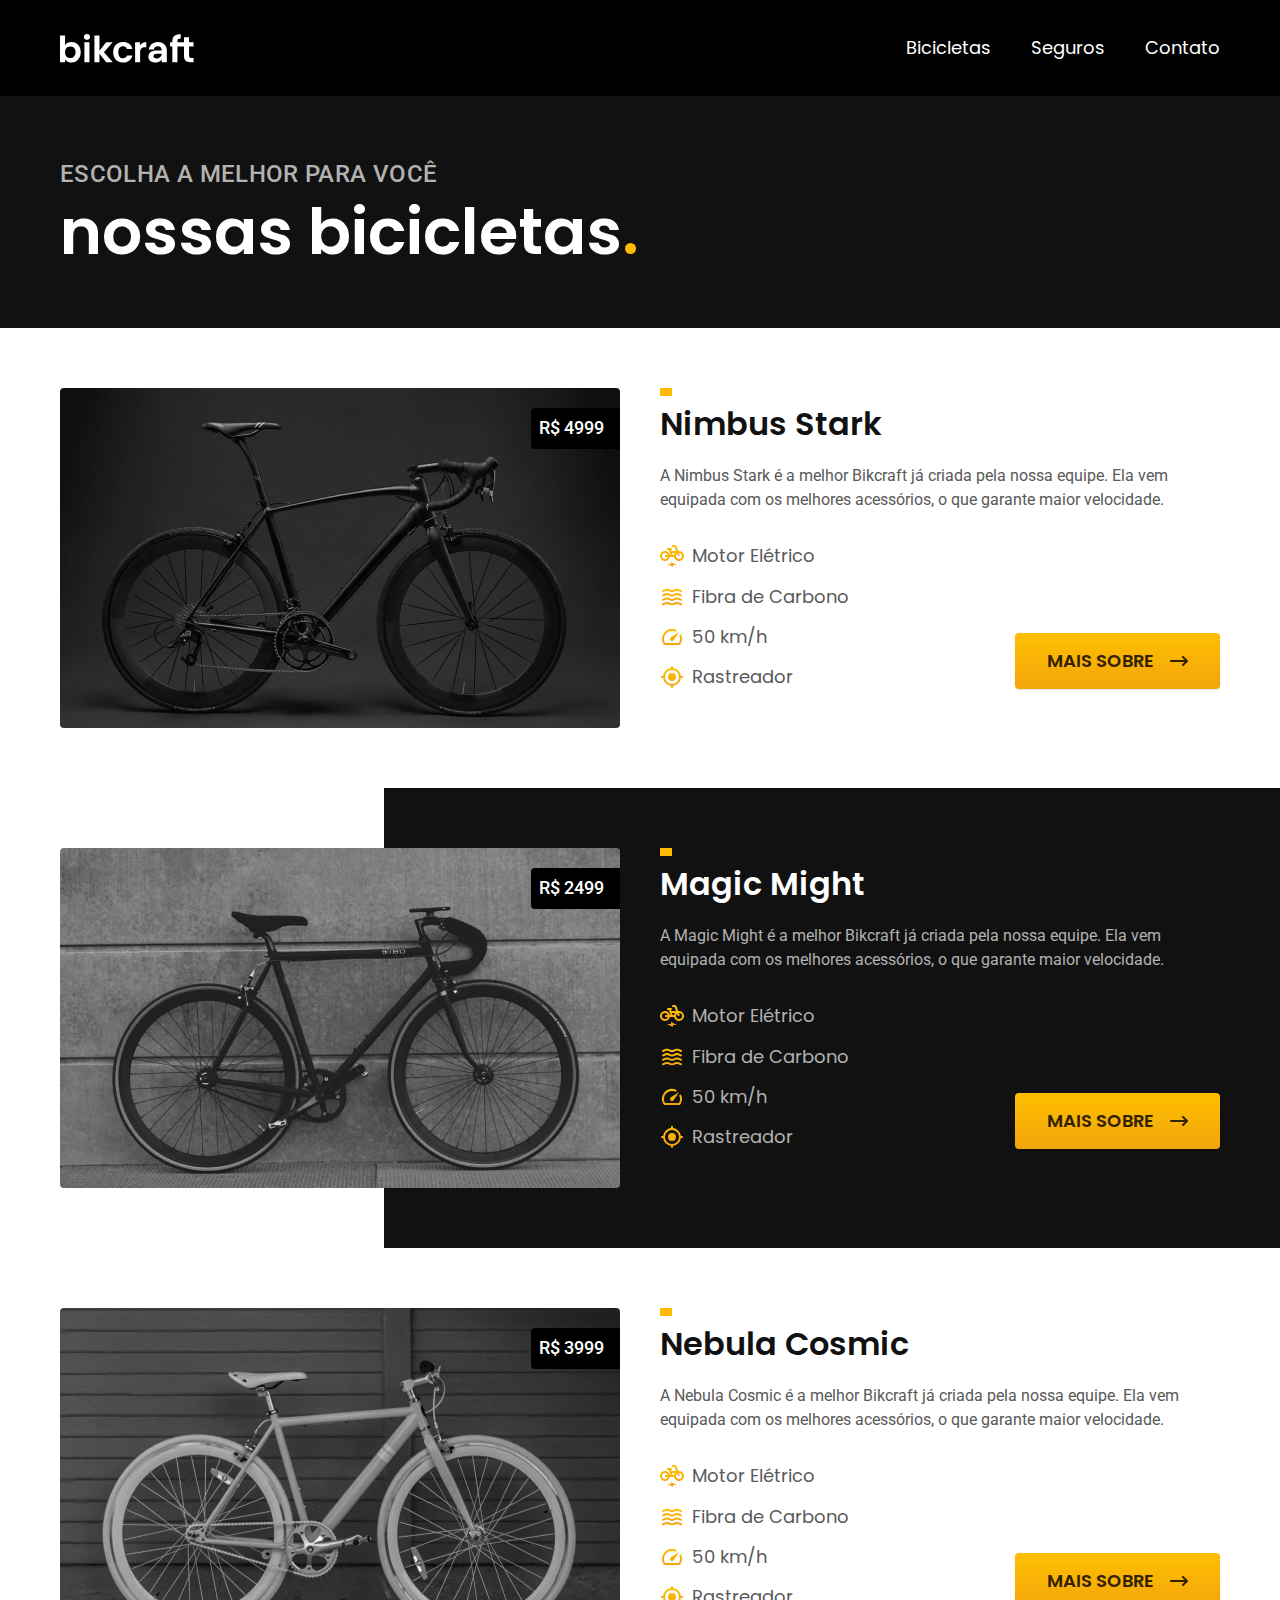
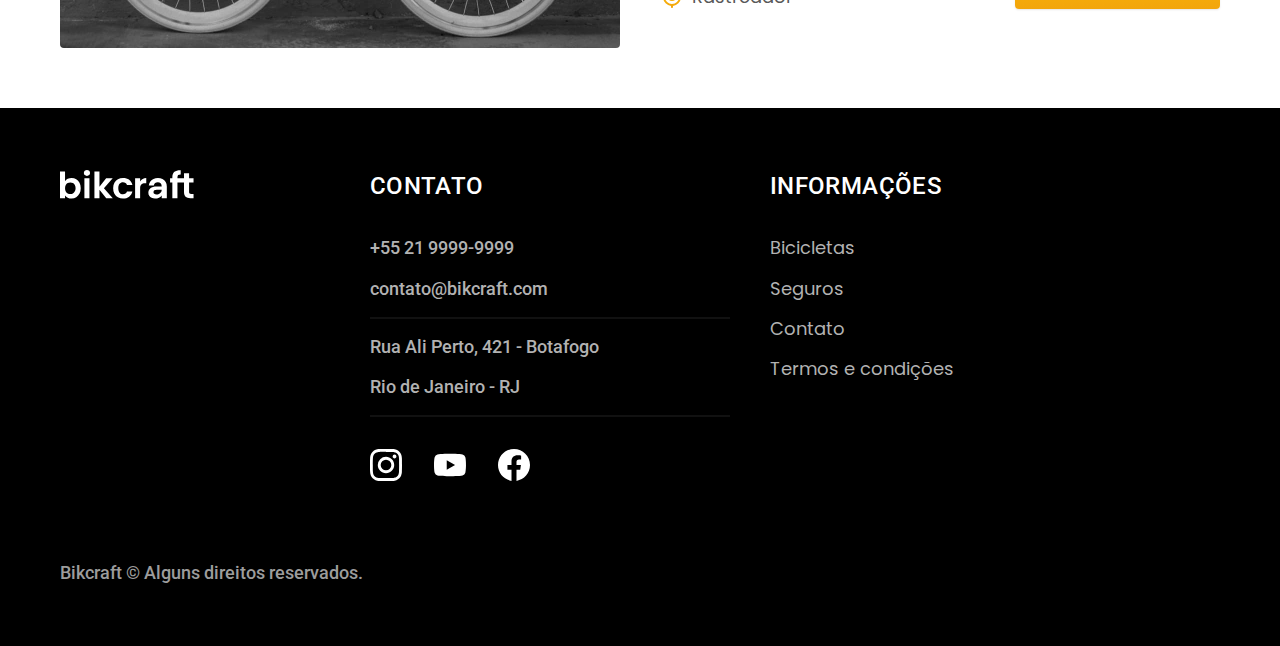
==== bicicletas.html @ 4578d8e9 "bicicletas-page" ====
<!DOCTYPE html>
<html lang="pt-br">

<head>
  <meta charset="UTF-8">
  <meta name="viewport" content="width=device-width, initial-scale=1.0">
  <title>Bicicletas | Bikcraft</title>
  <meta name="description" content="Bicicletas.">
  <link rel="stylesheet" href="./css/style.css">
  <link rel="preconnect" href="https://fonts.googleapis.com">
  <link rel="preconnect" href="https://fonts.gstatic.com" crossorigin>
  <link href="https://fonts.googleapis.com/css2?family=Merriweather:ital,wght@1,900&family=Poppins:wght@400;600&family=Roboto:wght@400;500&display=swap" rel="stylesheet">
</head>

<body id="bicicletas">
  <header class="header-bg">
    <div class="header container">
      <a href="./index.html">
        <img src="./img/bikcraft.svg" alt="Bikcraft">
      </a>
      <nav aria-label="primaria">
        <ul class="header-menu font-1-m cor-0">
          <li><a href="./bicicletas.html">Bicicletas</a></li>
          <li><a href="./seguros.html">Seguros</a></li>
          <li><a href="./contato.html">Contato</a></li>
        </ul>
      </nav>
    </div>
  </header>

  <main>
    <div class="titulo-bg">
      <div class="titulo container">
        <p class="font-2-l-b cor-5">ESCOLHA A MELHOR PARA VOCÊ</p>
        <h1 class="font-1-xxl cor-0">nossas bicicletas<span class="cor-p1">.</span></h1>
      </div>
    </div>

    <div class="bicicletas container">
      <div class="bicicletas-imagem">
        <img src="img/bicicletas/nimbus.jpg" alt="Nimbus Stark">
        <span class="font-2-m cor-0">R$ 4999</span>
      </div>
      <div class="bicicletas-conteudo">
        <h2 class="font-1-xl cor-11">Nimbus Stark</h2>
        <p class="font-2-s cor-8">A Nimbus Stark é a melhor Bikcraft já criada pela nossa equipe. Ela vem equipada com os melhores acessórios, o que garante maior velocidade.</p>
        <ul class="font-1-m cor-8">
          <li>
            <img src="img/icones/eletrica.svg" alt="">
            Motor Elétrico
          </li>
          <li>
            <img src="img/icones/carbono.svg" alt="">
            Fibra de Carbono
          </li>
          <li>
            <img src="img/icones/velocidade.svg" alt="">
            50 km/h
          </li>
          <li>
            <img src="img/icones/rastreador.svg" alt="">
            Rastreador
          </li>
        </ul>
        <a class="botao seta" href="./nimbus.html">MAIS SOBRE</a>
      </div>
    </div>

    <div class="bicicletas-bg">
      <div class="bicicletas container">
        <div class="bicicletas-imagem">
          <img src="img/bicicletas/magic.jpg" alt="Magic Might">
          <span class="font-2-m cor-0">R$ 2499</span>
        </div>
        <div class="bicicletas-conteudo">
          <h2 class="font-1-xl cor-0">Magic Might</h2>
          <p class="font-2-s cor-5">A Magic Might é a melhor Bikcraft já criada pela nossa equipe. Ela vem equipada com os melhores acessórios, o que garante maior velocidade.</p>
          <ul class="font-1-m cor-5">
            <li>
              <img src="img/icones/eletrica.svg" alt="">
              Motor Elétrico
            </li>
            <li>
              <img src="img/icones/carbono.svg" alt="">
              Fibra de Carbono
            </li>
            <li>
              <img src="img/icones/velocidade.svg" alt="">
              50 km/h
            </li>
            <li>
              <img src="img/icones/rastreador.svg" alt="">
              Rastreador
            </li>
          </ul>
          <a class="botao seta" href="./nimbus.html">MAIS SOBRE</a>
        </div>
      </div>
    </div>

    <div class="bicicletas container">
      <div class="bicicletas-imagem">
        <img src="img/bicicletas/nebula.jpg" alt="Nebula Cosmic">
        <span class="font-2-m cor-0">R$ 3999</span>
      </div>
      <div class="bicicletas-conteudo">
        <h2 class="font-1-xl cor-11">Nebula Cosmic</h2>
        <p class="font-2-s cor-8">A Nebula Cosmic é a melhor Bikcraft já criada pela nossa equipe. Ela vem equipada com os melhores acessórios, o que garante maior velocidade.</p>
        <ul class="font-1-m cor-8">
          <li>
            <img src="img/icones/eletrica.svg" alt="">
            Motor Elétrico
          </li>
          <li>
            <img src="img/icones/carbono.svg" alt="">
            Fibra de Carbono
          </li>
          <li>
            <img src="img/icones/velocidade.svg" alt="">
            50 km/h
          </li>
          <li>
            <img src="img/icones/rastreador.svg" alt="">
            Rastreador
          </li>
        </ul>
        <a class="botao seta" href="./nimbus.html">MAIS SOBRE</a>
      </div>
    </div>

  </main>

  <footer class="footer-bg">
    <div class="footer container">
      <img src="img/bikcraft.svg" alt="Bikcraft">
      <div class="footer-contato">
        <h3 class="font-2-l-b cor-0">CONTATO</h3>
        <ul class="font-2-m cor-5 ">
          <li><a href="tel:+55219999-9999">+55 21 9999-9999</a></li>
          <li><a href="mailto:contato@bikcraft.com">contato@bikcraft.com</a></li>
          <li>Rua Ali Perto, 421 - Botafogo</li>
          <li>Rio de Janeiro - RJ</li>
        </ul>
        <div class="footer-redes">
          <a href="./">
            <img src="img/redes/instagram.svg" alt="instagram">
          </a>
          <a href="./">
            <img src="img/redes/youtube.svg" alt="youtube">
          </a>
          <a href="./">
            <img src="img/redes/facebook.svg" alt="facebook">
          </a>

        </div>
      </div>
      <div class="footer-info">
        <h3 class="font-2-l-b cor-0">INFORMAÇÕES</h3>
        <nav>
          <ul class="font-1-m cor-5">
            <li><a href="./bicicletas.html">Bicicletas</a></li>
            <li><a href="./seguros.html">Seguros</a></li>
            <li><a href="./contato.html">Contato</a></li>
            <li><a href="./termos.html">Termos e condições</a></li>
          </ul>
        </nav>
      </div>
      <p class="footer-copy font-2-m cor-6">Bikcraft © Alguns direitos reservados.</p>
    </div>
  </footer>
</body>

</html>
---- css/style.css ----
@import "./global/global.css";
@import "./utilidades/tipografia.css";
@import "./utilidades/cores.css";
@import "./global/header.css";
@import "./global/footer.css";

/*Utilidades*/
@import "./utilidades/componentes.css";

/*Home*/
@import "./home/introducao.css";
@import "./home/tecnologia.css";
@import "./home/parceiros.css";
@import "./home/depoimento.css";

/*Bicicletas*/
@import "./bicicletas/bicicletas-lista.css";
@import "./bicicletas/bicicletas.css";

/*Seguros*/
@import "./seguros/seguros.css";

/*Termos*/
@import "./termos/termos.css";
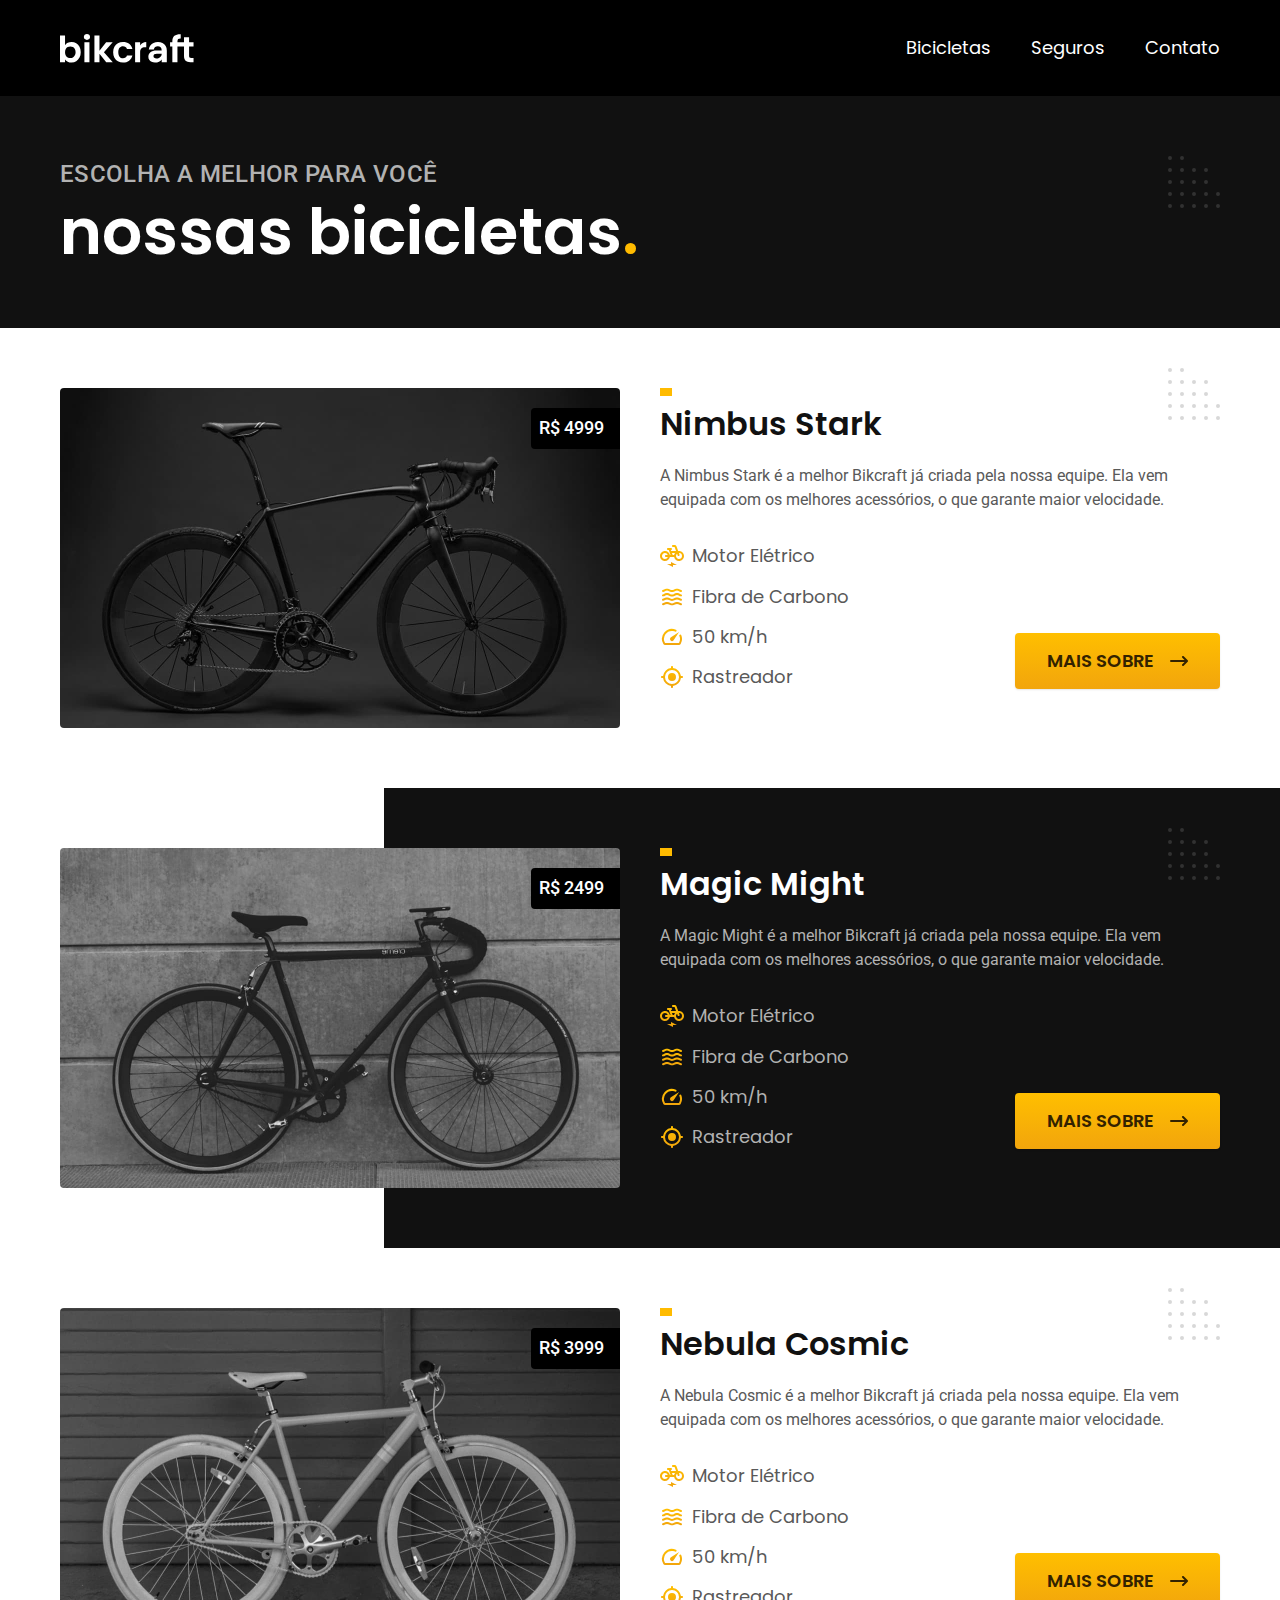
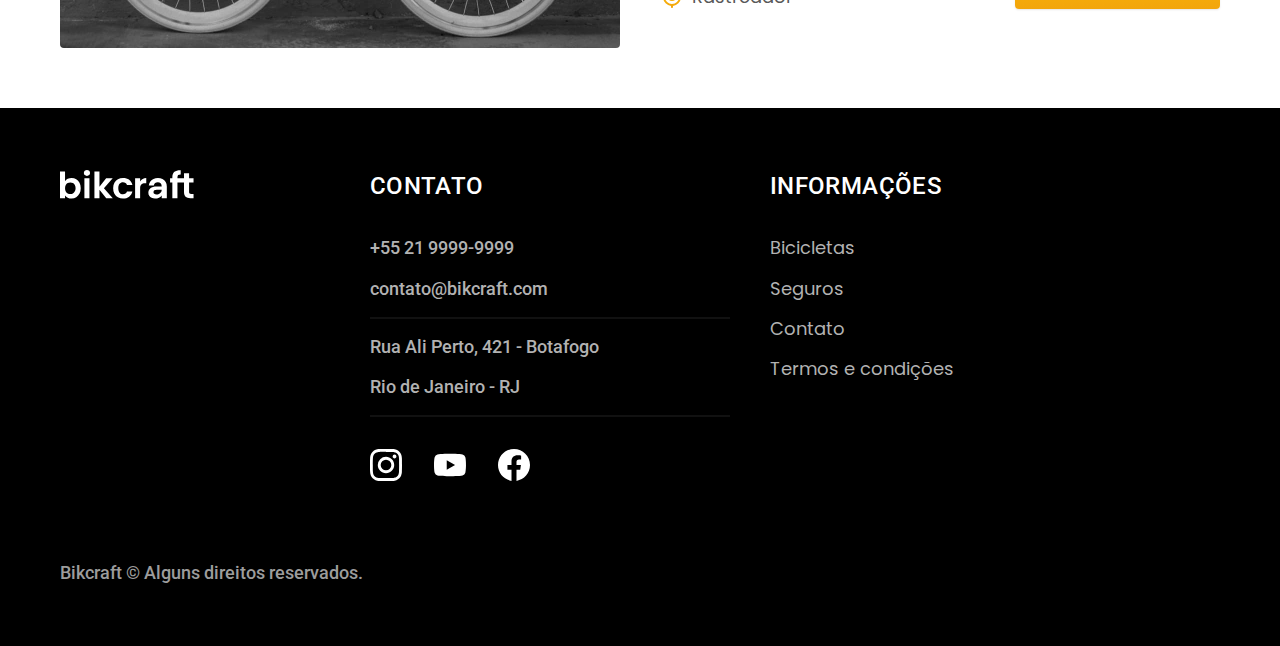
==== commit 97ca4488: "otimizacoes" ====
--- a/bicicletas.html
+++ b/bicicletas.html
@@ -6,6 +6,7 @@
   <meta name="viewport" content="width=device-width, initial-scale=1.0">
   <title>Bicicletas | Bikcraft</title>
   <meta name="description" content="Bicicletas.">
+  <link rel="preload" href="./css/style.css" as="style">
   <link rel="stylesheet" href="./css/style.css">
   <link rel="preconnect" href="https://fonts.googleapis.com">
   <link rel="preconnect" href="https://fonts.gstatic.com" crossorigin>
@@ -62,7 +63,7 @@
             Rastreador
           </li>
         </ul>
-        <a class="botao seta" href="./nimbus.html">MAIS SOBRE</a>
+        <a class="botao seta" href="./bicicletas/nimbus.html">MAIS SOBRE</a>
       </div>
     </div>
 
@@ -93,7 +94,7 @@
               Rastreador
             </li>
           </ul>
-          <a class="botao seta" href="./nimbus.html">MAIS SOBRE</a>
+          <a class="botao seta" href="./bicicletas/magic.html">MAIS SOBRE</a>
         </div>
       </div>
     </div>
@@ -124,7 +125,7 @@
             Rastreador
           </li>
         </ul>
-        <a class="botao seta" href="./nimbus.html">MAIS SOBRE</a>
+        <a class="botao seta" href="./bicicletas/nebula.html">MAIS SOBRE</a>
       </div>
     </div>
 
--- a/css/style.css
+++ b/css/style.css
@@ -6,6 +6,7 @@
 
 /*Utilidades*/
 @import "./utilidades/componentes.css";
+@import "./utilidades/formulario.css";
 
 /*Home*/
 @import "./home/introducao.css";
@@ -17,8 +18,21 @@
 @import "./bicicletas/bicicletas-lista.css";
 @import "./bicicletas/bicicletas.css";
 
+/*Bicicleta*/
+@import "./bicicleta/bicicleta.css";
+@import "./bicicleta/seguro.css";
+
 /*Seguros*/
 @import "./seguros/seguros.css";
+@import "./seguros/vantagens.css";
+@import "./seguros/perguntas.css";
 
 /*Termos*/
 @import "./termos/termos.css";
+
+/*Contato*/
+@import "./contato/contato.css";
+@import "./contato/lojas.css";
+
+/*Orcamento*/
+@import "./orcamento/orcamento.css";
--- a/css/style.css
+++ b/css/style.css
@@ -6,6 +6,7 @@
 
 /*Utilidades*/
 @import "./utilidades/componentes.css";
+@import "./utilidades/formulario.css";
 
 /*Home*/
 @import "./home/introducao.css";
@@ -17,8 +18,21 @@
 @import "./bicicletas/bicicletas-lista.css";
 @import "./bicicletas/bicicletas.css";
 
+/*Bicicleta*/
+@import "./bicicleta/bicicleta.css";
+@import "./bicicleta/seguro.css";
+
 /*Seguros*/
 @import "./seguros/seguros.css";
+@import "./seguros/vantagens.css";
+@import "./seguros/perguntas.css";
 
 /*Termos*/
 @import "./termos/termos.css";
+
+/*Contato*/
+@import "./contato/contato.css";
+@import "./contato/lojas.css";
+
+/*Orcamento*/
+@import "./orcamento/orcamento.css";
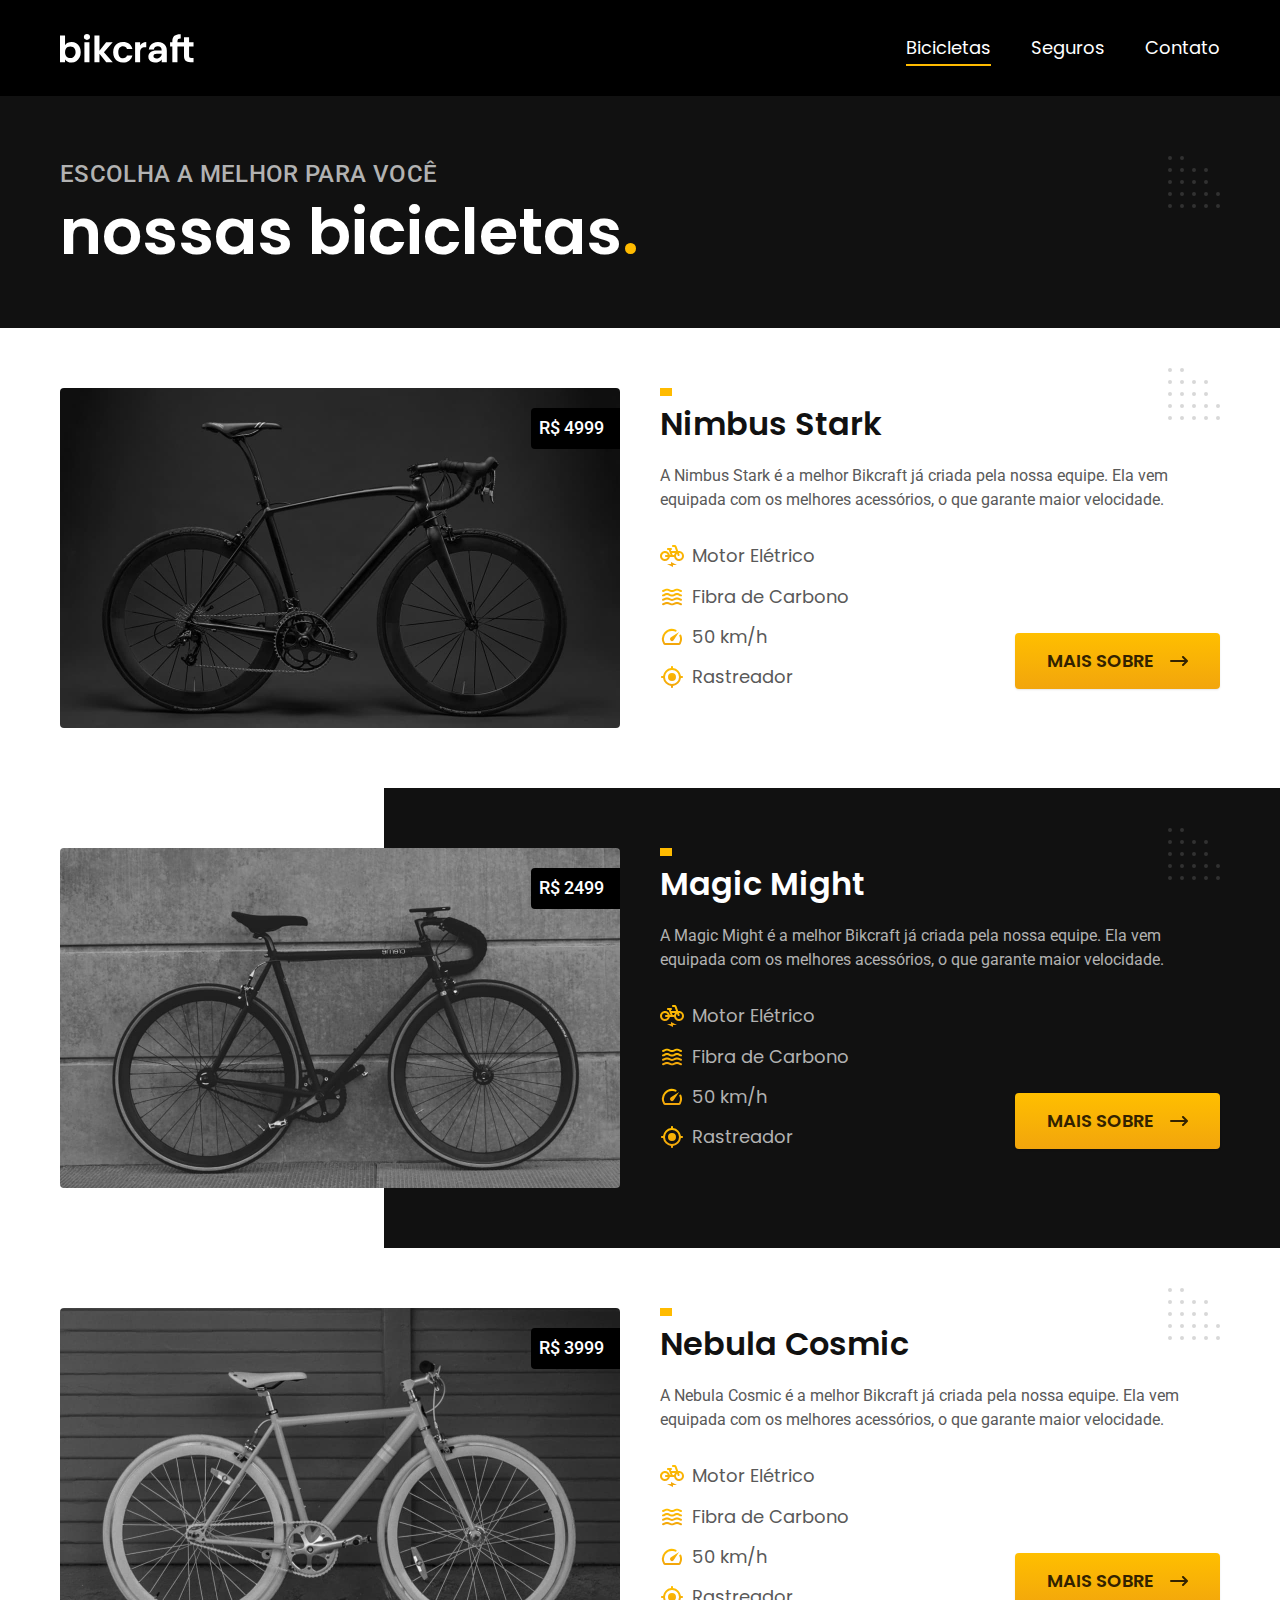
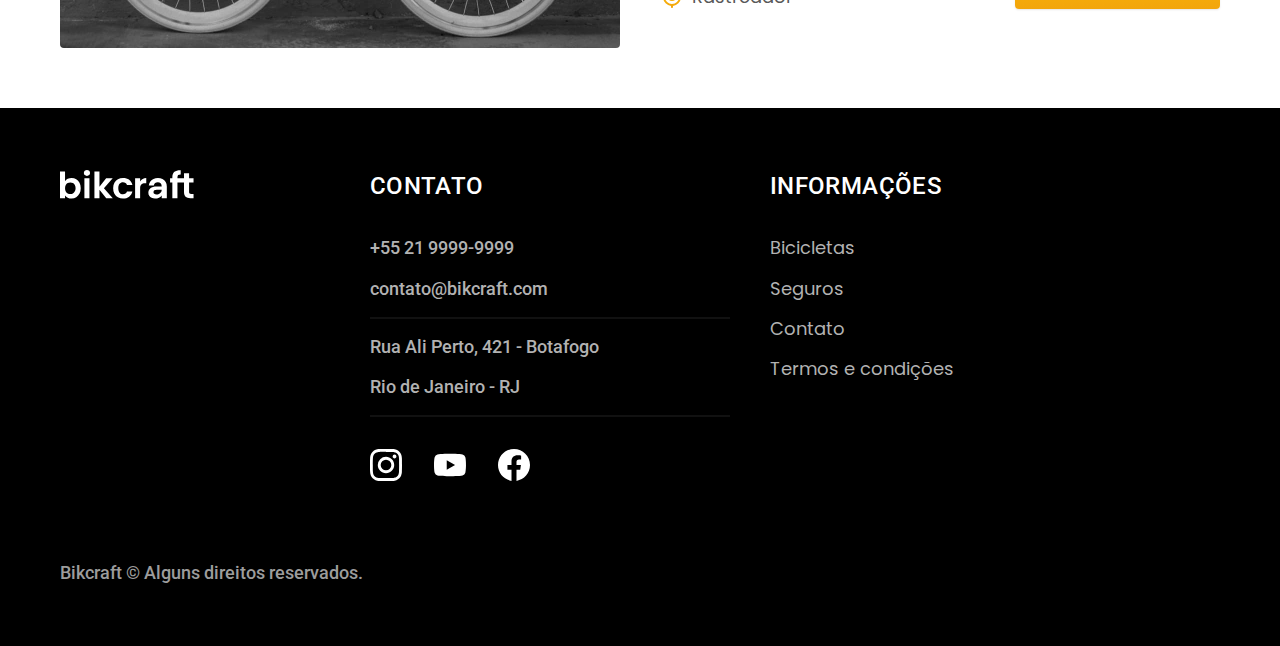
==== commit 67f8dc84: "menu-ativo" ====
--- a/bicicletas.html
+++ b/bicicletas.html
@@ -169,6 +169,7 @@
       <p class="footer-copy font-2-m cor-6">Bikcraft © Alguns direitos reservados.</p>
     </div>
   </footer>
+  <script src="./js/script.js"></script>
 </body>
 
 </html>